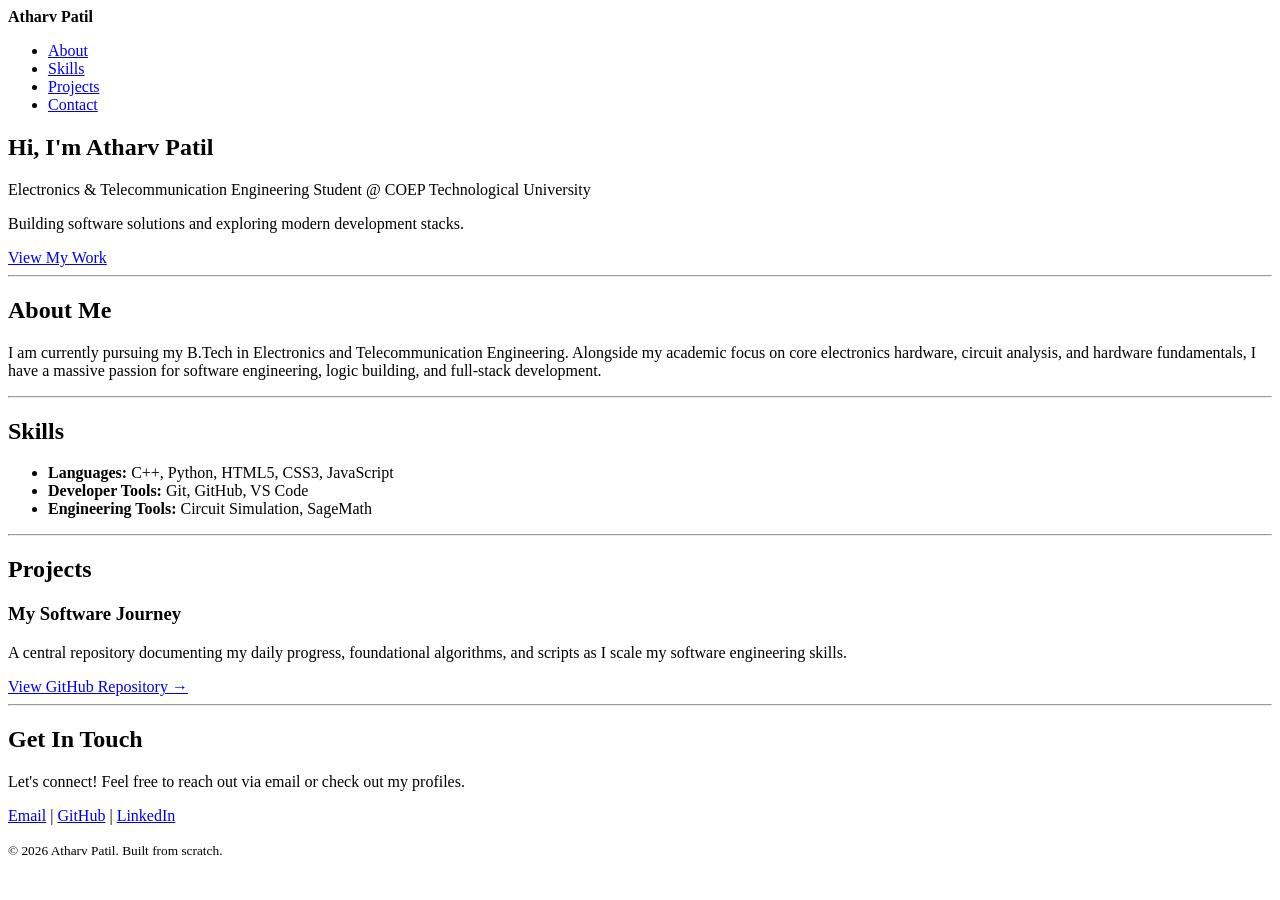
==== index.html @ c193b85b "docs: initialize portfolio layout with HTML skeleton" ====
<!DOCTYPE html>
<html lang="en">
<head>
    <meta charset="UTF-8">
    <meta name="viewport" content="width=device-width, initial-scale=1.0">
    <title>Atharv Patil | Portfolio</title>
</head>
<body>

    <header>
        <nav>
            <strong>Atharv Patil</strong>
            <ul>
                <li><a href="#about">About</a></li>
                <li><a href="#skills">Skills</a></li>
                <li><a href="#projects">Projects</a></li>
                <li><a href="#contact">Contact</a></li>
            </ul>
        </nav>
    </header>

    <main>
        <section id="hero">
            <h1>Hi, I'm Atharv Patil</h1>
            <p>Electronics & Telecommunication Engineering Student @ COEP Technological University</p>
            <p>Building software solutions and exploring modern development stacks.</p>
            <a href="#projects">View My Work</a>
        </section>

        <hr>

        <section id="about">
            <h2>About Me</h2>
            <p>
                I am currently pursuing my B.Tech in Electronics and Telecommunication Engineering. 
                Alongside my academic focus on core electronics hardware, circuit analysis, and hardware fundamentals, 
                I have a massive passion for software engineering, logic building, and full-stack development.
            </p>
        </section>

        <hr>

        <section id="skills">
            <h2>Skills</h2>
            <ul>
                <li><strong>Languages:</strong> C++, Python, HTML5, CSS3, JavaScript</li>
                <li><strong>Developer Tools:</strong> Git, GitHub, VS Code</li>
                <li><strong>Engineering Tools:</strong> Circuit Simulation, SageMath</li>
            </ul>
        </section>

        <hr>

        <section id="projects">
            <h2>Projects</h2>
            
            <div class="project-card">
                <h3>My Software Journey</h3>
                <p>A central repository documenting my daily progress, foundational algorithms, and scripts as I scale my software engineering skills.</p>
                <a href="https://github.com/atharvpatil949-oss/my-software-journey/tree/main" target="_blank">View GitHub Repository →</a>
            </div>
            
            </section>
    </main>

    <hr>

    <footer>
        <section id="contact">
            <h2>Get In Touch</h2>
            <p>Let's connect! Feel free to reach out via email or check out my profiles.</p>
            <a href="atharvpatil949@gmail.com">Email</a> | 
            <a href="https://github.com/atharvpatil949-oss" target="_blank">GitHub</a> | 
            <a href="#">LinkedIn</a>
        </section>
        <p><small>&copy; 2026 Atharv Patil. Built from scratch.</small></p>
    </footer>

</body>
</html>
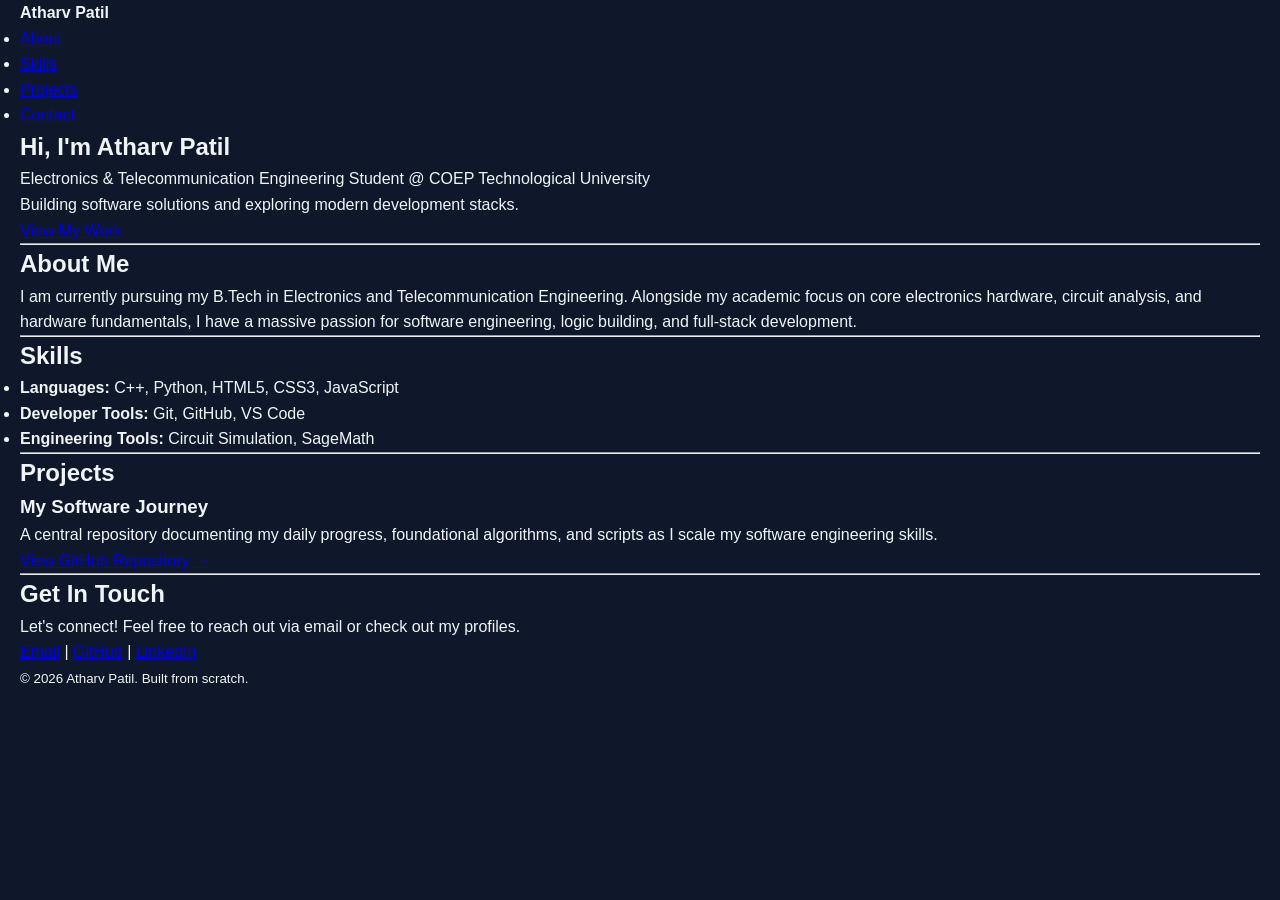
==== commit 4a26b74d: "Modifying web page" ====
--- a/index.html
+++ b/index.html
@@ -4,6 +4,7 @@
     <meta charset="UTF-8">
     <meta name="viewport" content="width=device-width, initial-scale=1.0">
     <title>Atharv Patil | Portfolio</title>
+      <link rel="stylesheet" href="style.css">
 </head>
 <body>
 
--- a/style.css
+++ b/style.css
@@ -0,0 +1,18 @@
+/* 1. GLOBAL RESET & BASE STYLES */
+* {
+    margin: 0;
+    padding: 0;
+    box-sizing: border-box; /* Prevents padding from breaking layout sizes */
+}
+
+html {
+    scroll-behavior: smooth; /* Makes clicking menu links glide smoothly down the page */
+}
+
+body {
+    background-color: #0f172a; /* Sleek slate-dark background */
+    color: #f1f5f9;            /* Crisp, off-white text for easy reading */
+    font-family: -apple-system, BlinkMacSystemFont, "Segoe UI", Roboto, sans-serif;
+    line-height: 1.6;
+    padding: 0 20px;
+}
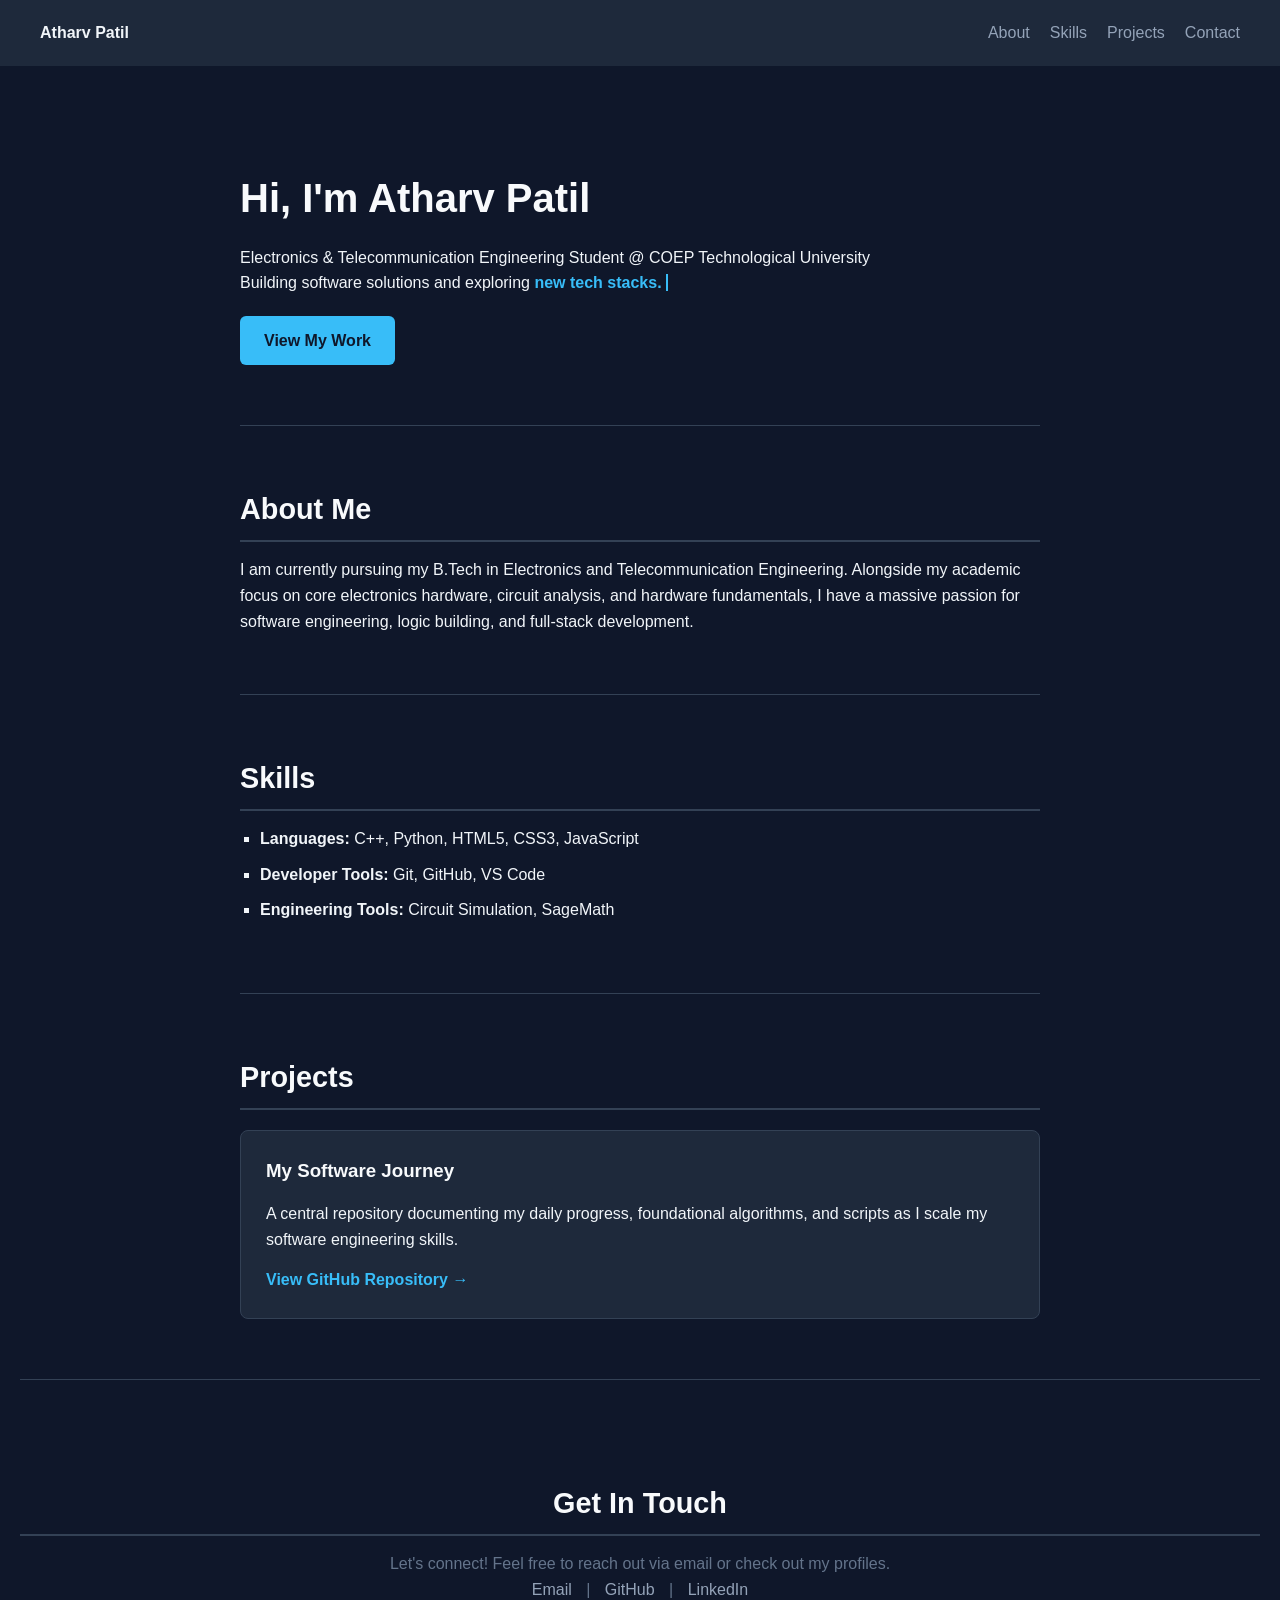
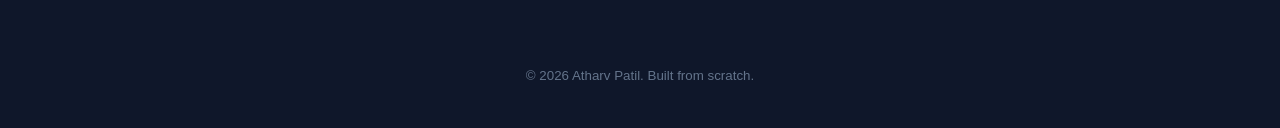
==== commit b471d077: "Adding JavaScript" ====
--- a/index.html
+++ b/index.html
@@ -24,7 +24,7 @@
         <section id="hero">
             <h1>Hi, I'm Atharv Patil</h1>
             <p>Electronics & Telecommunication Engineering Student @ COEP Technological University</p>
-            <p>Building software solutions and exploring modern development stacks.</p>
+            <p><p>Building software solutions and exploring <span id="typewriter" style="color: #38bdf8; font-weight: 600;"></span></p>
             <a href="#projects">View My Work</a>
         </section>
 
@@ -77,5 +77,6 @@
         <p><small>&copy; 2026 Atharv Patil. Built from scratch.</small></p>
     </footer>
 
+    <script src="app.js"></script>
 </body>
 </html>
--- a/style.css
+++ b/style.css
@@ -15,4 +15,144 @@
     font-family: -apple-system, BlinkMacSystemFont, "Segoe UI", Roboto, sans-serif;
     line-height: 1.6;
     padding: 0 20px;
+}
+/* 2. NAVIGATION BAR */
+header {
+    background-color: #1e293b; /* Slightly lighter dark shade for contrast */
+    padding: 20px 40px;
+    position: sticky;          /* Keeps the navbar locked to the top as you scroll */
+    top: 0;
+    z-index: 100;              /* Ensures navbar stays on top of other content */
+    margin: 0 -20px 40px -20px; /* Aligns edge-to-edge with the screen */
+}
+
+nav {
+    display: flex;
+    justify-content: space-between; /* Pushes your name to the left, links to the right */
+    align-items: center;
+}
+
+nav ul {
+    display: flex;
+    list-style: none; /* Removes the ugly bullet points */
+    gap: 20px;        /* Puts clean spacing between each menu item */
+}
+
+nav a {
+    color: #94a3b8;
+    text-decoration: none; /* Removes standard underlines */
+    font-weight: 500;
+    transition: color 0.3s ease; /* Smooth transition for hover effects */
+}
+
+nav a:hover {
+    color: #38bdf8; /* Turns vibrant electric blue when hovered over */
+}
+/* 3. CONTENT LAYOUT & SECTIONS */
+main {
+    max-width: 800px; /* Keeps text from stretching awkwardly wide on big monitors */
+    margin: 0 auto;   /* Centers the entire content block on the screen */
+}
+
+section {
+    padding: 60px 0; /* Creates breathing room between sections */
+}
+
+h1, h2, h3 {
+    color: #f8fafc;
+    margin-bottom: 15px;
+}
+
+h1 {
+    font-size: 2.5rem;
+}
+
+h2 {
+    font-size: 1.8rem;
+    border-bottom: 2px solid #334155; /* Clean divider line under headers */
+    padding-bottom: 8px;
+}
+
+hr {
+    border: 0;
+    height: 1px;
+    background: #334155;
+}
+
+/* 4. SKILLS SECTION */
+#skills ul {
+    list-style-type: square;
+    padding-left: 20px;
+}
+
+#skills li {
+    margin-bottom: 10px;
+}
+/* 5. PROJECT CARDS */
+.project-card {
+    background-color: #1e293b;
+    border: 1px solid #334155;
+    border-radius: 8px; /* Smooth rounded corners */
+    padding: 25px;
+    margin-top: 20px;
+    transition: transform 0.2s ease, border-color 0.2s ease;
+}
+
+/* Subtle interactive animation when hovering over your project card */
+.project-card:hover {
+    transform: translateY(-4px); /* Lifts the card slightly */
+    border-color: #38bdf8;       /* Highlights border blue */
+}
+
+.project-card a {
+    display: inline-block;
+    margin-top: 15px;
+    color: #38bdf8;
+    text-decoration: none;
+    font-weight: 600;
+}
+
+/* 6. CALL TO ACTION BUTTON (In Hero Section) */
+#hero a {
+    display: inline-block;
+    background-color: #38bdf8;
+    color: #0f172a;
+    padding: 12px 24px;
+    border-radius: 6px;
+    text-decoration: none;
+    font-weight: 600;
+    margin-top: 20px;
+    transition: opacity 0.2s;
+}
+
+#hero a:hover {
+    opacity: 0.9; /* Slight dim effect on hover */
+}
+
+/* 7. FOOTER */
+footer {
+    text-align: center;
+    padding: 40px 0;
+    color: #64748b;
+}
+
+footer a {
+    color: #94a3b8;
+    text-decoration: none;
+    margin: 0 10px;
+}
+
+footer a:hover {
+    color: #38bdf8;
+}
+/* TYPEWRITER CURSOR */
+#typewriter {
+    border-right: 2px solid #38bdf8;
+    padding-right: 4px;
+    animation: blink 0.75s step-end infinite;
+}
+
+@keyframes blink {
+    from, to { border-color: transparent }
+    50% { border-color: #38bdf8; }
 }
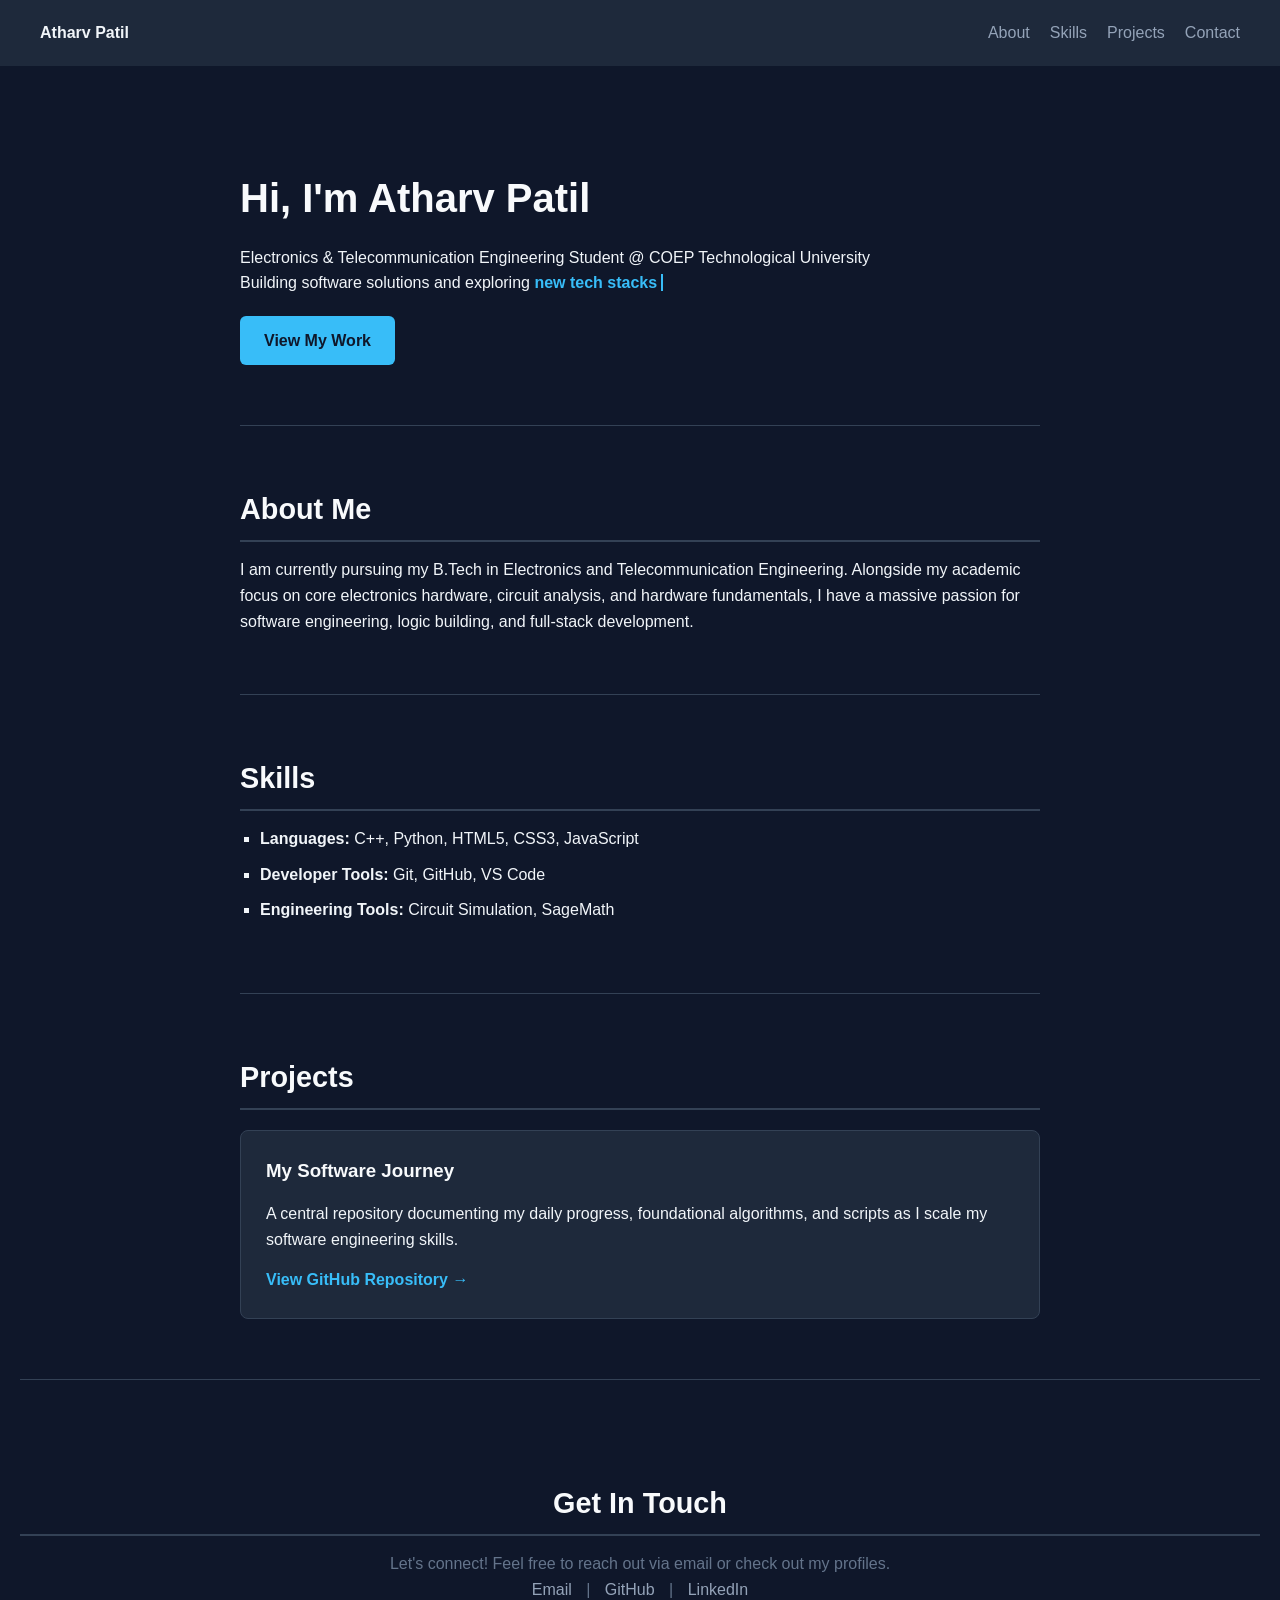
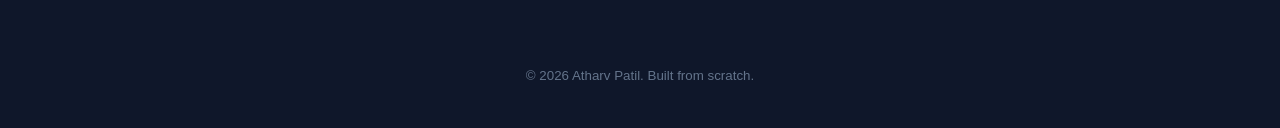
==== commit 200ccd47: "Add LinkedIn link" ====
--- a/index.html
+++ b/index.html
@@ -72,7 +72,7 @@
             <p>Let's connect! Feel free to reach out via email or check out my profiles.</p>
             <a href="atharvpatil949@gmail.com">Email</a> | 
             <a href="https://github.com/atharvpatil949-oss" target="_blank">GitHub</a> | 
-            <a href="#">LinkedIn</a>
+            <a href="https://www.linkedin.com/in/atharv-patil-1a858a40b/">LinkedIn</a>
         </section>
         <p><small>&copy; 2026 Atharv Patil. Built from scratch.</small></p>
     </footer>
